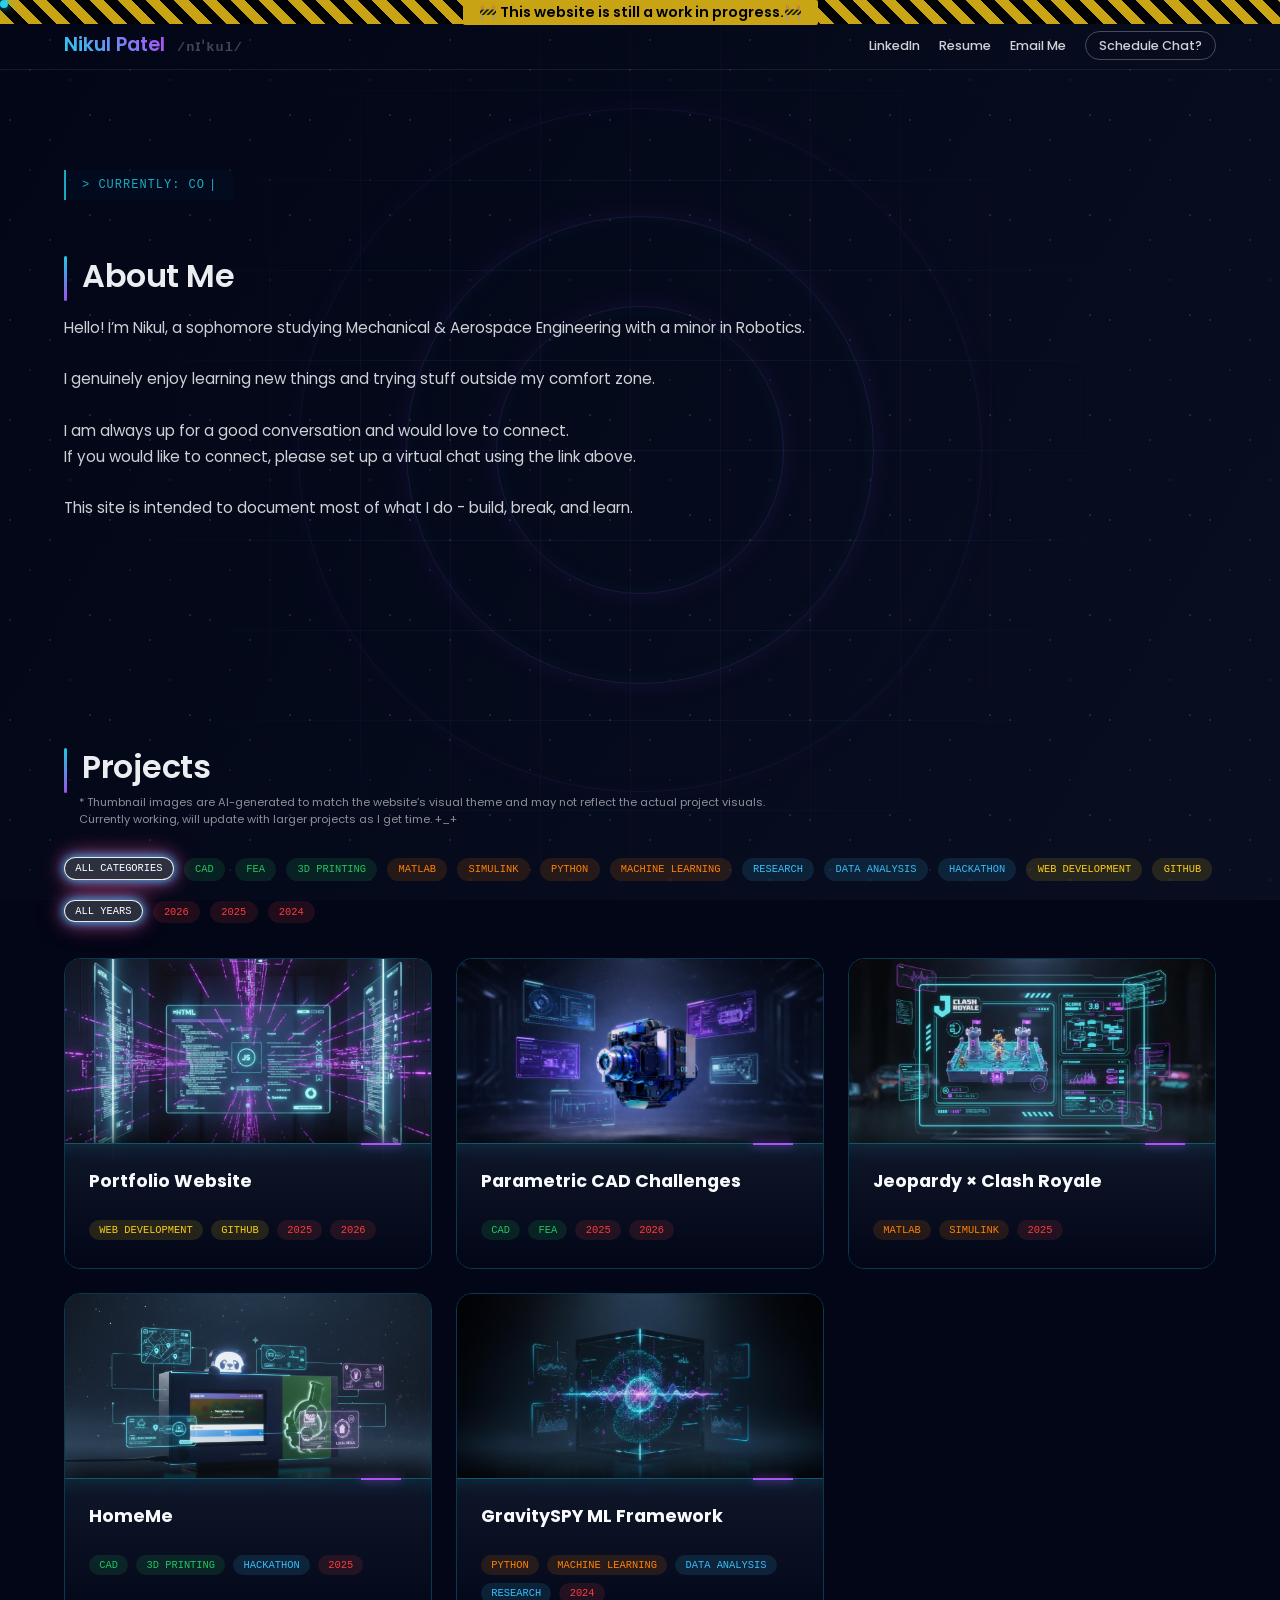
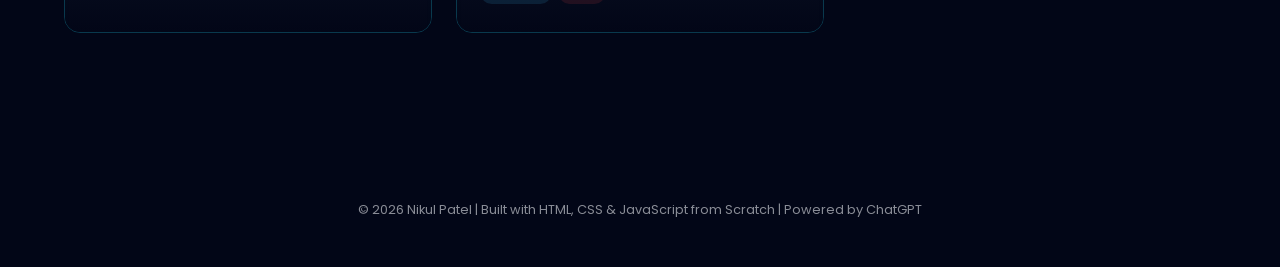
==== index.html @ aac37d39 "Refine status bar, improve padding/typography, and consolidate data to data.js" ====
<!DOCTYPE html>
<html lang="en">

<head>
  <meta charset="UTF-8" />
  <meta name="viewport" content="width=device-width, initial-scale=1.0" />
  <title>Nikul Patel | Portfolio</title>

  <link href="https://fonts.googleapis.com/css2?family=Poppins:wght@300;400;600&display=swap" rel="stylesheet">
  <link rel="stylesheet" href="style.css">
  <link rel="stylesheet" href="cursor.css">
</head>

<body>

  <!-- BACKGROUND -->
  <div class="background">

    <span class="hud-ring r1"></span>
    <span class="hud-ring r2"></span>
    <span class="hud-ring r3"></span>

    <span class="star-field"></span>
    <span class="scan-pulse"></span>

    <span class="noise-layer"></span>

  </div>

  <!-- HEADER -->
  <header class="header">
    <div class="logo-wrapper" style="display: flex; align-items: baseline; gap: 12px;">
      <div class="logo"><a href="https://www.youtube.com/watch?v=oHg5SJYRHA0" style="text-decoration: none;"
          target="_blank">Nikul Patel</a></div>
      <span id="name-translation" class="name-translation">/nɪˈkul/</span>
    </div>
    <nav class="nav">
      <a href="https://www.linkedin.com/in/n1kul" target="_blank">LinkedIn</a>
      <a href="data/Resume-Nikul_Patel.pdf" target="_blank">Resume</a>
      <a href="mailto:pnikul165@gmail.com">Email Me</a>
      <a class="cta" href="https://calendar.app.google/VMcaD8EN2oNWoMqy9" target="_blank">Schedule Chat?</a>
    </nav>
  </header>

  <!-- ABOUT -->
  <section id="about-me" class="about-me">
    <!-- Live status banner -->
    <div class="live-status" id="live-status" data-text="> CURRENTLY: Co-op @ Baldwin Richardson Foods"></div>
    <h1>About Me</h1>
    <p class="bio">
      Hello! I’m Nikul, a sophomore studying Mechanical & Aerospace Engineering with a minor in Robotics.
      <br><br>
      I genuinely enjoy learning new things and trying stuff outside my comfort zone. <br><br>
      I am always up for a good conversation and would love to connect.<br>
      If you would like to connect, please set up a virtual chat using the link above. <br><br>
      This site is intended to document most of what I do - build, break, and learn.
    </p>
  </section>

  <!-- PROJECTS -->
  <section id="projects" class="projects">
    <h2>Projects</h2>

    <p class="projects-disclaimer">
      * Thumbnail images are AI-generated to match the website’s visual theme and may not reflect the actual project
      visuals.<br>
      Currently working, will update with larger projects as I get time. +_+
    </p>


    <div class="project-filters" id="tag-filters"></div>
    <div class="project-filters" id="year-filters"></div>

    <div class="project-grid" id="project-grid"></div>
  </section>

  <footer class="footer">
    © 2026 Nikul Patel | Built with HTML, CSS & JavaScript from Scratch | Powered by ChatGPT
  </footer>

  <script src="data/data.js"></script>
  <script src="script.js"></script>

  <!-- CUSTOM CURSOR -->
  <div id="custom-cursor">
    <div class="cursor-coords"></div>
  </div>
  <script src="cursor.js"></script>
</body>

<!-- 🚧 TEMP WORK-IN-PROGRESS BAR (Remove this entire block later) -->
<div class="wip-banner">
  <div class="wip-text">
    🚧 This website is still a work in progress.🚧
  </div>
</div>


</html>
---- style.css ----
/* RESET */
*,
*::before,
*::after {
  box-sizing: border-box;
}

body {
  margin: 0;
  font-family: 'Poppins', sans-serif;
  background: #020617;
  color: #e5e7eb;
  overflow-x: hidden;
}

/* =========================
   BACKGROUND MOTION
========================= */

.background {
  position: fixed;
  inset: 0;
  overflow: hidden;
  z-index: -10; /* fully behind everything */
  pointer-events: none; /* clicks pass through */
}

.background::before {
  content: "";
  position: absolute;
  inset: 0;
  background-image:
    linear-gradient(rgba(34,211,238,0.06) 1px, transparent 1px),
    linear-gradient(90deg, rgba(168,85,247,0.06) 1px, transparent 1px);
  background-size: 90px 90px;
  mask-image: radial-gradient(circle at center, black 35%, transparent 70%);
  opacity: 100%;
}


/* Animated gradient base */
body::before {
  content: "";
  position: fixed;
  inset: 0;
  background: linear-gradient(
    120deg,
    #020617,
    #0f172a,
    #020617
  );
  background-size: 400% 400%;
  animation: gradientShift 10s ease infinite;
  z-index: -11; 
}

@keyframes gradientShift {
  0% { background-position: 0% 50%; }
  50% { background-position: 100% 50%; }
  100% { background-position: 0% 50%; }
}

/*HOLOGRAPHIC HUD RINGS */
.hud-ring {
  position: absolute;
  top: 50%;
  left: 50%;
  border-radius: 50%;
  transform: translate(-50%, -50%);
  border: 1px solid rgba(168,85,247,0.45);
  box-shadow:
    0 0 28px rgba(168,85,247,0.25),
    inset 0 0 24px rgba(34,211,238,0.12);
  opacity: 0.35;
  animation: ringBreath 6s ease-in-out infinite,
             ringRotate 60s linear infinite;
}

@keyframes ringRotate {
  from { transform: translate(-50%, -50%) rotate(0deg); }
  to   { transform: translate(-50%, -50%) rotate(360deg); }
}

/* sizes */
.r1 { width: 32vmin; height: 32vmin; animation-delay: 0s; }
.r2 { width: 52vmin; height: 52vmin; animation-delay: 1.5s; animation-duration: 80s; }
.r3 { width: 76vmin; height: 76vmin; animation-delay: 3s; animation-duration: 120s; opacity: 0.18; }

@keyframes ringBreath {
  0%   { opacity: 0.18; filter: blur(0px); }
  50%  { opacity: 0.42; filter: blur(0.6px); }
  100% { opacity: 0.18; filter: blur(0px); }
}

/*RADIAL SCAN PULSE*/

.scan-pulse {
  position: absolute;
  inset: 0;
  background:
    radial-gradient(
      circle at center,
      rgba(168,85,247,0.18),
      transparent 60%
    );
  opacity: 0;
  animation: scanPing 5s ease-out infinite;
}

@keyframes scanPing {
  0%   { opacity: 0; transform: scale(0.85); }
  30%  { opacity: 0.35; }
  100% { opacity: 0; transform: scale(1.15); }
}

/*FLOATING PIXEL FIELD*/

.pixel-field {
  position: absolute;
  inset: 0;
  background-image:
    repeating-radial-gradient(
      rgba(168,85,247,0.25) 0 1px,
      transparent 1px 40px
    );
  background-size: 120px 120px;
  animation: pixelDrift 25s linear infinite;
  opacity: 0.15;
  mask-image: linear-gradient(
    to top,
    transparent,
    black 30%,
    black 70%,
    transparent
  );
}

@keyframes pixelDrift {
  from { background-position: 0 0; }
  to   { background-position: 0 -600px; }
}

/*STAR FIELD (SUBTLE)*/

.star-field {
  position: absolute;
  inset: 0;
  background-image:
    radial-gradient(1px 1px at 10% 20%, rgba(255,255,255,0.35), transparent),
    radial-gradient(1px 1px at 30% 70%, rgba(168,85,247,0.45), transparent),
    radial-gradient(1px 1px at 50% 40%, rgba(255,255,255,0.3), transparent),
    radial-gradient(1px 1px at 70% 80%, rgba(168,85,247,0.4), transparent),
    radial-gradient(1px 1px at 90% 15%, rgba(255,255,255,0.35), transparent);
  background-size: 100px 100px;
  animation: starDrift 90s linear infinite;
  opacity: 1.0;
  pointer-events: none;
}

@keyframes starDrift {
  from { background-position: 0 0; }
  to   { background-position: 0 -2000px; }
}

/* =========================
   HEADER
========================= */
.header {
  position: sticky;
  top: 20px; /* Make it zero when removing WIP Banner */
  padding: 10px 64px;
  display: flex;
  justify-content: space-between;
  align-items: center;
  background: transparent;
  border-bottom: 1px solid rgba(255,255,255,0.08);
  transition: background 0.3s ease, backdrop-filter 0.3s ease;
  z-index: 10;
}

.header:hover {
  border-image: linear-gradient(90deg, #22d3ee, #a855f7, #22d3ee) 1;
  box-shadow: 0 12px 40px rgba(34, 211, 238, 0.3), 0 8px 20px rgba(168, 85, 247, 0.25);
  transition: 0.5s;
}

.header.scrolled {
  background: rgba(15, 23, 42, 0.75);
  backdrop-filter: blur(20px) saturate(200%);
  border-color: rgba(255,255,255,0.15);
}

.logo {
  font-weight: 600;
  font-size: 1.2rem;
  background: linear-gradient(45deg, #22d3ee, #a855f7, #22d3ee);
  background-size: 200%;
  background-clip: content-box;
  -webkit-background-clip: text;
  -webkit-text-fill-color: transparent;
  animation: gradientFlow 3s linear infinite
}

@keyframes gradientFlow {
  to { background-position: 200%; }
}

.name-translation {
  font-family: var(--font-mono);
  font-size: 0.85rem;
  font-weight: 600;
  color: rgba(255, 255, 255, 0.25);
  letter-spacing: 1px;
  transition: opacity 0.8s cubic-bezier(0.4, 0, 0.2, 1);
  user-select: none;
  pointer-events: none;
  display: inline-block;
}

.name-translation.hidden {
  opacity: 0;
}

.nav a {
  margin-left: 15px;
  font-size: 0.8rem;
  font-weight: 500;
  text-decoration: none;
  color: #e5e7eb;
  position: relative;
  opacity: 0.9;
  transition: color 0.3s ease, text-shadow 0.3s ease;
}

.nav a::after {
  content: "";
  position: absolute;
  bottom: -4px;
  left: 0;
  width: 0%;
  height: 2px;
  background: linear-gradient(90deg, #22d3ee, #a855f7);
  transition: width 0.3s ease;
}

.nav a:hover::after {
  width: 100%;
  color: #22d3ee;
  text-shadow: 0 0 6px #22d3ee, 0 0 10px #a855f7;
}

.nav .cta {
  padding: 5px 13px;
  border-radius: 999px;
  border: 1px solid rgba(255,255,255,0.3);
  transition: all 1.0s ease
}

.nav .cta:hover {
  border-color: #22d3ee;
  box-shadow: 0 0 8px #22d3ee, 0 0 16px #a855f7;
  background: rgba(255,255,255,0.05);
}

.nav .cta::after {
  content: none;
}

/* =========================
   🚧 TEMP WORK IN PROGRESS BANNER
   Delete this entire section when ready to remove
========================= */

.wip-banner {
  position: fixed;
  top: 0;
  left: 0;
  width: 100%;
  height: 24px;
  background: repeating-linear-gradient(
    45deg,
    #facc15,
    #facc15 10px,
    #000 10px,
    #000 20px
  );
  display: flex;
  align-items: center;
  justify-content: center;
  z-index: 9999;
  opacity: 0.8;
}

.wip-text {
  background: #facc15;
  color: #000;
  padding: 2px 16px;
  font-size: 0.9rem;
  font-weight: 600;
  border-radius: 2px;
  text-align: center;
}

/* ABOUT ME */
.about-me {
  padding: 120px 64px 80px;
  max-width: 1200px;
  position: relative;
}

.live-status {
  font-family: 'JetBrains Mono', monospace;
  font-size: 0.75rem;
  color: #22d3ee;
  background: rgba(34, 211, 238, 0.03);
  border-left: 2px solid #22d3ee;
  padding: 8px 16px;
  margin-bottom: 25px;
  display: inline-block;
  letter-spacing: 1px;
  text-transform: uppercase;
  opacity: 0.8;
  min-height: 1.5em;
}

.live-status::after {
  content: "|";
  animation: blink 1s step-end infinite;
  margin-left: 4px;
}

@keyframes blink {
  from, to { opacity: 1; }
  50% { opacity: 0; }
}

.about-me h1 {
  font-size: 2.0rem;
  font-weight: 600;
  opacity: 0.95;
  margin-bottom: 15px;
  letter-spacing: -0.015em;
  color: #f8fafc;
  position: relative;
  padding-left: 18px;
}

.about-me h1::before {
  content: "";
  position: absolute;
  left: 0;
  top: 0.15em;
  height: 1.4em;
  width: 3px;
  background: linear-gradient(180deg, #22d3ee, #a855f7);
  border-radius: 2px;
}

.bio {
  margin-top: 15px;
  max-width: 1000px;
  font-size: 0.95rem;
  line-height: 1.7;
  opacity: 0.9;
}


/* PROJECTS */
.projects {
  padding: 100px 64px 120px;
  position: relative;
}

.projects h2 {
  font-size: 2.0rem;
  font-weight: 600;
  opacity: 0.95;
  margin-bottom: 0px;
  letter-spacing: -0.015em;
  color: #f8fafc;
  position: relative;
  padding-left: 18px;
}

.projects h2::before {
  content: "";
  position: absolute;
  left: 0;
  top: 0.15em;
  height: 1.4em;
  width: 3px;
  background: linear-gradient(180deg, #22d3ee, #a855f7);
  border-radius: 2px;
}

.projects-disclaimer {
  font-size: 0.7rem;
  opacity: 0.6;
  margin-left: 15px;
  margin-top: 3px;
  margin-bottom: 30px;
}

.project-filters {
  display: flex;
  gap: 10px;
  margin-bottom: 20px;
  flex-wrap: wrap;
}

.filter {
  cursor: pointer;
  border: 1px solid transparent;
  transition: border-color 0.25s ease, background 0.25s ease;
}

.filter.active {
  border-color: rgba(255,255,255,0.4);
}

.project-grid {
  display: grid;
  margin-top: 35px;
  grid-template-columns: repeat(auto-fill, minmax(320px, 1fr));
  gap: 24px;
}

.project-card {
  background: transparent;
  border: 1px solid rgba(34, 211, 238, 0.25);
  border-radius: 16px;
  overflow: hidden;
  text-decoration: none;
  color: inherit;
  position: relative;
  cursor: pointer;
  transition: box-shadow 0.5s ease;
  display: flex;
  flex-direction: column;
  /* Gradient border using pseudo-element */
}

.project-card::before {
  content: "";
  position: absolute;
  inset: 0;
  padding: 3px; /* border thickness */
  border-radius: 16px;
  background: linear-gradient(90deg, #22d3ee, #a855f7, #22d3ee, #a855f7);
  background-size: 300% 300%;
  mask: inherit;
  -webkit-mask: 
      linear-gradient(#fff 0 0) content-box, 
      linear-gradient(#fff 0 0);
  -webkit-mask-composite: destination-out;
  mask-composite: exclude;
  pointer-events: none;
  opacity: 0; /* hide initially */
  transition: opacity 0.5s ease;
  animation: gradientBorderFlow 3s linear infinite;
  z-index: 2;
}

.project-card:hover::before {
  opacity: 1;
}

/* Border gradient animation */
@keyframes gradientBorderFlow {
  0% { background-position: 0% 50%; }
  50% { background-position: 100% 50%; }
  100% { background-position: 0% 50%; }
}

/* Keep all previous hover effects */
.project-card:hover {
  box-shadow: 0 20px 40px rgba(0,0,0,0.45), 0 0 20px rgba(34, 211, 238, 0.2);
}

/* =========================
   PROJECT THUMBNAIL (BOTTOM FADE)
========================= */

.project-thumb {
  height: 200px;
  position: relative;
  overflow: hidden;
  z-index: 1;
}

/* Image itself */
.project-thumb img {
  width: 100%;
  height: 100%;
  object-fit: cover;
  transition: transform 0.6s ease, filter 0.6s ease;
}

/* Hover effects (fade is NOT touched) */
.project-card:hover .project-thumb img {
  transform: scale(1.05);
  filter: brightness(0.85);
}

.project-info {
  padding: 24px;
  position: relative;
  flex-grow: 1;
  margin-top: -16px;
  background: linear-gradient(180deg, rgba(15, 23, 42, 0.98) 0%, rgba(2, 6, 23, 1) 100%);
  border-top: 1px solid rgba(34, 211, 238, 0.4);
  box-shadow: 0 -8px 25px rgba(0, 0, 0, 0.7), inset 0 15px 20px -15px rgba(34, 211, 238, 0.15);
  z-index: 2;
  transition: all 0.5s cubic-bezier(0.4, 0, 0.2, 1);
}

/* Sci-fi tech corner accent */
.project-info::before {
  content: "";
  position: absolute;
  top: -1px;
  right: 30px;
  width: 40px;
  height: 2px;
  background: #a855f7;
  box-shadow: 0 0 10px #a855f7;
  transition: width 0.5s ease;
}

.project-info h3 {
  font-size: 1.1rem;
  margin: 0 0 10px 0;
  color: #f8fafc;
  z-index: 1;
}

.project-info .tags {
  display: flex;
  flex-wrap: wrap;
  gap: 8px;
  margin-top: 2px;
  margin-bottom: 4px;
  z-index: 1;
}

.project-info p {
  font-size: 0.85rem;
  line-height: 1.6;
  opacity: 0;
  max-height: 0;
  overflow: hidden;
  margin-top: 12px;
  color: #cbd5e1;
  transition: opacity 0.6s ease, max-height 0.6s ease, transform 0.6s ease;
  transform: translateY(10px);
}

.project-card:hover .project-info {
  background: linear-gradient(180deg, rgba(15, 23, 42, 1) 0%, rgba(2, 6, 23, 1) 100%);
  border-top-color: #22d3ee;
  box-shadow: inset 0 15px 30px -10px rgba(34, 211, 238, 0.35);
}

.project-card:hover .project-info::before {
  width: 80px;
}

.project-card:hover .project-info p {
  opacity: 1;
  max-height: 200px;
  transform: translateY(0);
}

.tags {
  font-family: "JetBrains Mono", monospace;
  display: flex;
  flex-wrap: wrap;
  gap: 6px;
}

.tag {
  font-family: "JetBrains Mono", monospace;
  font-size: 0.65rem;
  padding: 4.25px 10.25px;
  border-radius: 999px;
}

/* YEAR TAG */
.tag.year {
  background: #ef444420;
  color: #ff3b3b;
}

/* COMMON "ALL" TAG VISUAL */
.tag.all {
  background: #ffffff2a;
  color: #ffffff;
  border: 1px solid rgba(255,255,255,0.35);
}

/* ACTIVE FILTER — UNIVERSAL */
.filter.active {
  border-color: rgba(255,255,255,0.9);
  transform: translateY(-1px);
}

/* ACTIVE "ALL" TAG — STRONGER GLOW */
.tag.all.filter.active {
  box-shadow:
    0 0 10px rgba(34,211,238,0.9),
    0 0 18px rgba(168,85,247,0.7),
    0 0 26px rgba(239,68,68,0.6);
}

/* ACTIVE NORMAL TAGS */
.tag.filter.active:not(.all) {
  box-shadow:
    0 0 8px currentColor,
    0 0 14px rgba(255,255,255,0.25);
}



/* FOOTER */
.footer {
  padding: 48px;
  text-align: center;
  font-size: 0.8rem;
  opacity: 0.6;
}
.footer a {
  color: #22d3ee;
  text-decoration: none;
}

/* =========================
   RESPONSIVE (NO WRAPPING)
========================= */
@media (max-width: 900px) {
  html { font-size: 14.5px; }

  .about-me,
  .projects {
    padding-left: 40px;
    padding-right: 40px;
  }

  /* Hide non-essential nav links */
  .nav a:not(.cta) {
    display: none;
  }
}

@media (max-width: 600px) {
  html { font-size: 14px; }

  .header {
    padding: 10px 24px;
  }

  .about-me,
  .projects {
    padding-left: 24px;
    padding-right: 24px;
  }

  .project-grid {
    grid-template-columns: 1fr;
  }
  
  .project-thumb {
    height: 160px;
  }
}
---- cursor.css ----
/* =========================
   CUSTOM CURSOR
========================= */
:root {
  --ease-cinematic: cubic-bezier(0.25, 1, 0.5, 1);
  --font-mono: "JetBrains Mono", monospace;
}

@media (hover: hover) and (pointer: fine) {

  *,
  *::before,
  *::after {
    cursor: none !important;
  }
}

/* Custom Cursor Styling */
#custom-cursor {
  position: fixed;
  top: 0;
  left: 0;
  width: 8px;
  height: 8px;
  background-color: #22d3ee;
  border-radius: 50%;
  pointer-events: none;
  z-index: 99999;
  box-shadow: 0 0 10px #22d3ee;
  transition:
    transform 0.5s var(--ease-cinematic),
    width 0.5s var(--ease-cinematic),
    height 0.5s var(--ease-cinematic),
    background-color 0.5s var(--ease-cinematic),
    box-shadow 0.5s var(--ease-cinematic),
    opacity 0.5s var(--ease-cinematic);
  will-change: transform, width, height, opacity;
}

#custom-cursor.is-hover {
  width: 32px;
  height: 32px;
  background-color: rgba(168, 85, 247, 0.15);
  border: 1px solid #a855f7;
  box-shadow: 0 0 15px rgba(168, 85, 247, 0.5);
}

.cursor-coords {
  position: absolute;
  top: 100%;
  left: 100%;
  padding: 8px;
  font-family: var(--font-mono);
  font-size: 0.45rem;
  color: #22d3ee;
  white-space: nowrap;
  opacity: 0;
  transition: opacity 0.3s var(--ease-cinematic);
  pointer-events: none;
}

#custom-cursor.is-moving .cursor-coords {
  opacity: 0.75;
}
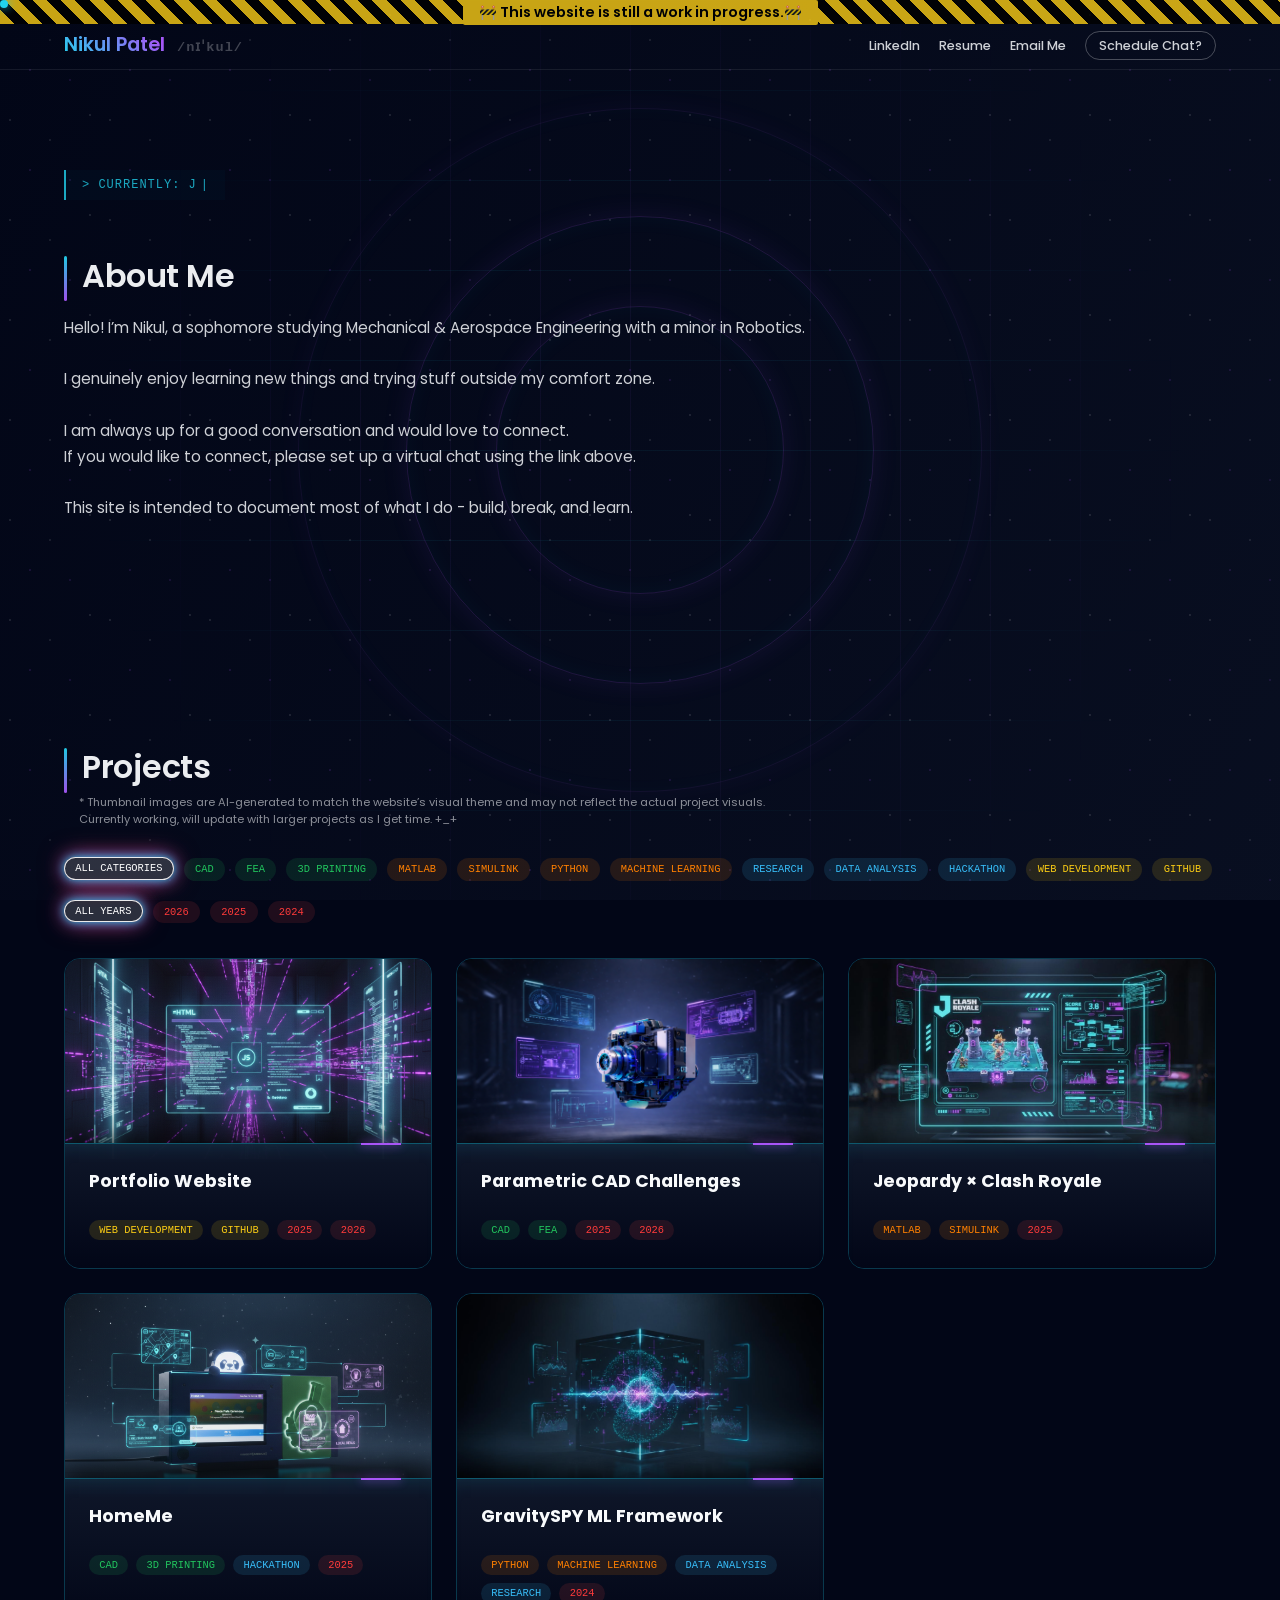
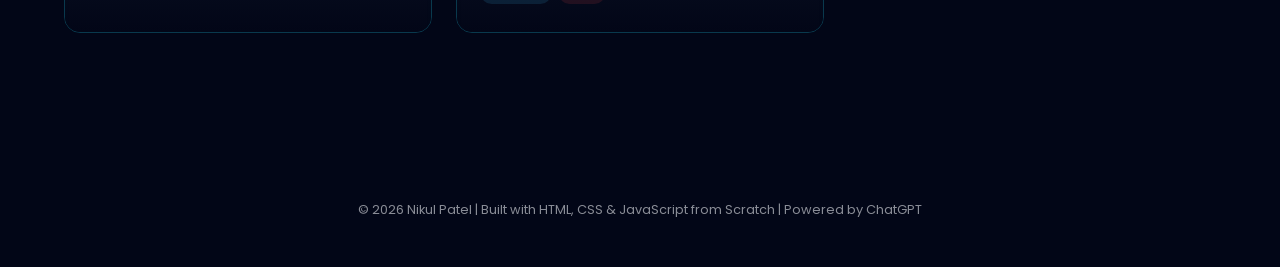
==== commit 21f9d6ed: "Updated Calender Link and Current Status" ====
--- a/index.html
+++ b/index.html
@@ -38,14 +38,14 @@
       <a href="https://www.linkedin.com/in/n1kul" target="_blank">LinkedIn</a>
       <a href="data/Resume-Nikul_Patel.pdf" target="_blank">Resume</a>
       <a href="mailto:pnikul165@gmail.com">Email Me</a>
-      <a class="cta" href="https://calendar.app.google/VMcaD8EN2oNWoMqy9" target="_blank">Schedule Chat?</a>
+      <a class="cta" href="https://calendar.app.google/Cj23Fq5cF3ZovG9K6" target="_blank">Schedule Chat?</a>
     </nav>
   </header>
 
   <!-- ABOUT -->
   <section id="about-me" class="about-me">
     <!-- Live status banner -->
-    <div class="live-status" id="live-status" data-text="> CURRENTLY: Co-op @ Baldwin Richardson Foods"></div>
+    <div class="live-status" id="live-status" data-text="> CURRENTLY: Junior @ Clarkson University"></div>
     <h1>About Me</h1>
     <p class="bio">
       Hello! I’m Nikul, a sophomore studying Mechanical & Aerospace Engineering with a minor in Robotics.
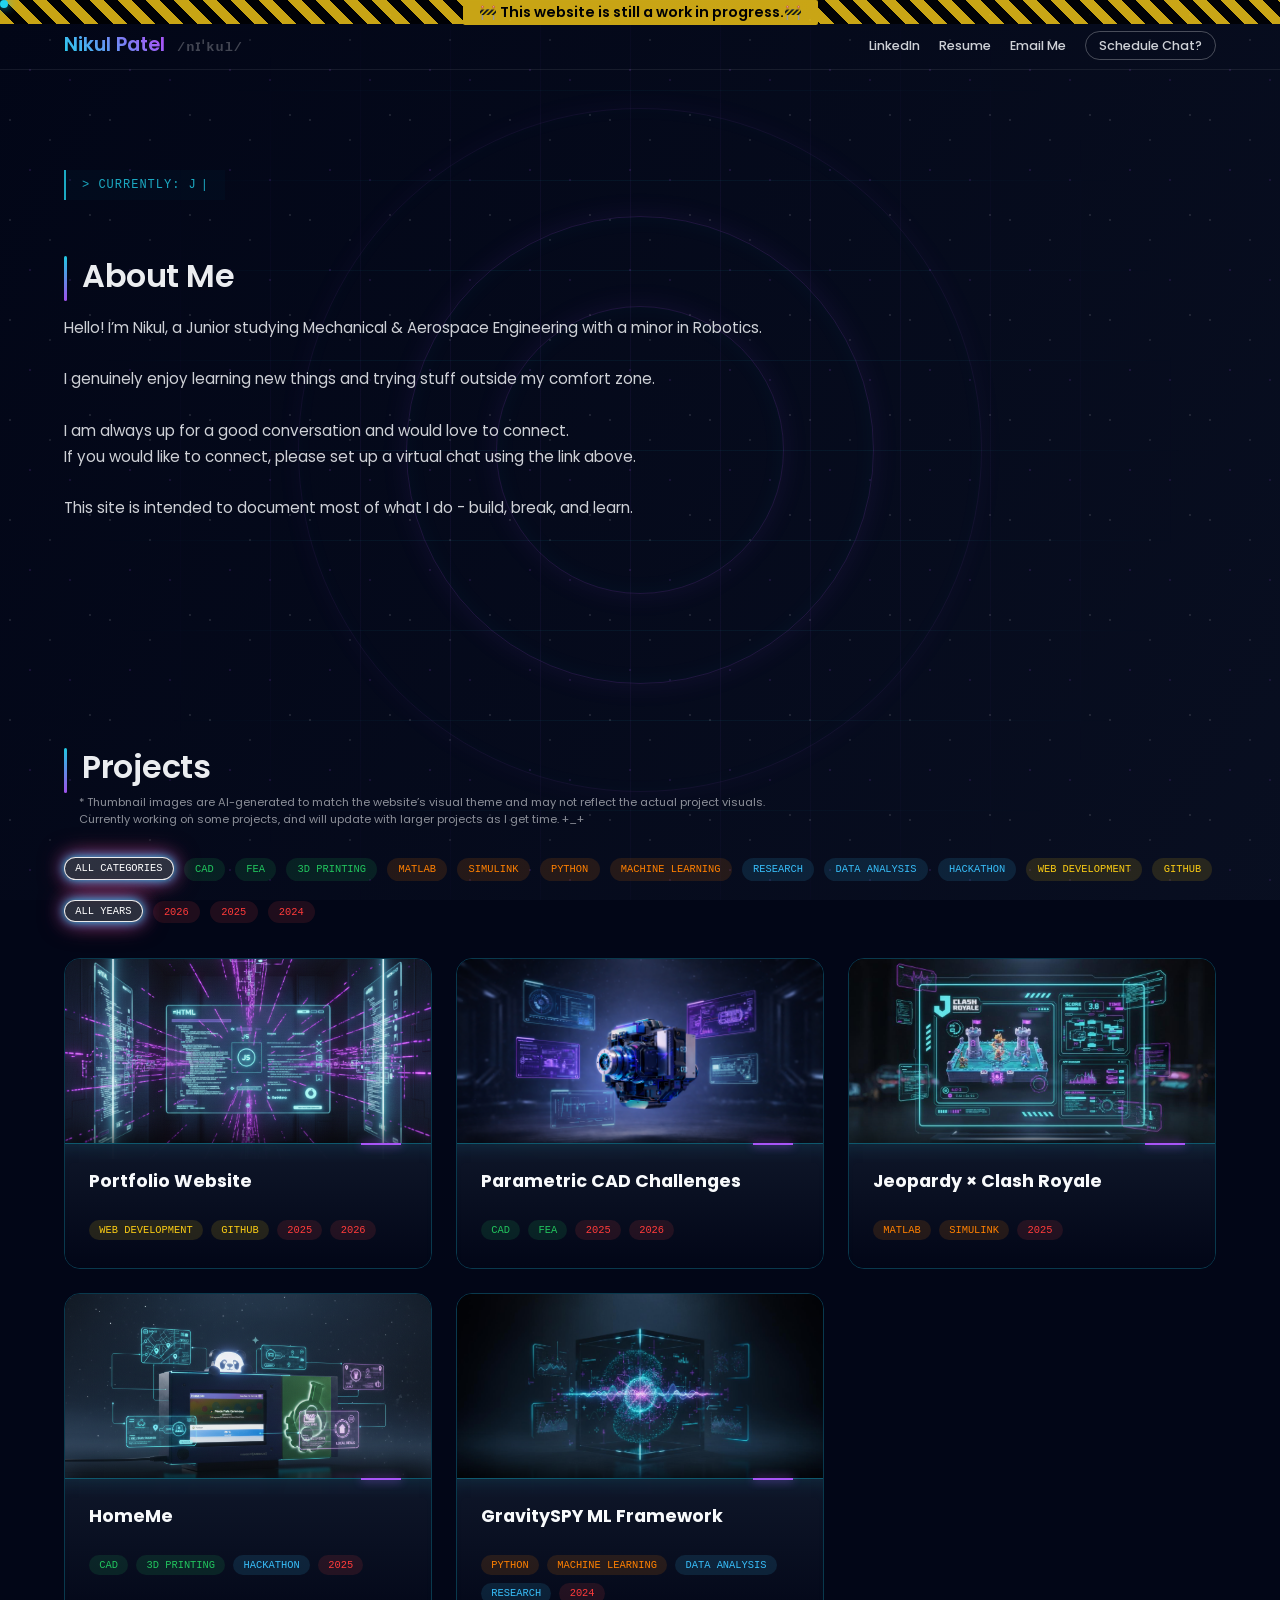
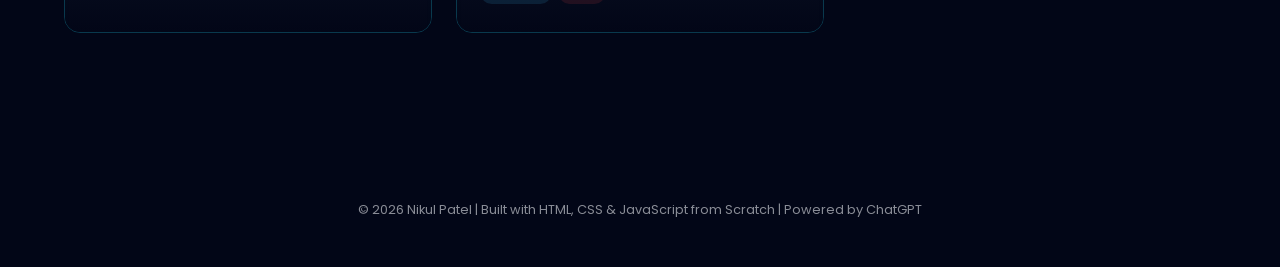
==== commit 8772e23c: "Updates 09/03/26" ====
--- a/index.html
+++ b/index.html
@@ -48,7 +48,7 @@
     <div class="live-status" id="live-status" data-text="> CURRENTLY: Junior @ Clarkson University"></div>
     <h1>About Me</h1>
     <p class="bio">
-      Hello! I’m Nikul, a sophomore studying Mechanical & Aerospace Engineering with a minor in Robotics.
+      Hello! I’m Nikul, a Junior studying Mechanical & Aerospace Engineering with a minor in Robotics.
       <br><br>
       I genuinely enjoy learning new things and trying stuff outside my comfort zone. <br><br>
       I am always up for a good conversation and would love to connect.<br>
@@ -64,7 +64,7 @@
     <p class="projects-disclaimer">
       * Thumbnail images are AI-generated to match the website’s visual theme and may not reflect the actual project
       visuals.<br>
-      Currently working, will update with larger projects as I get time. +_+
+      Currently working on some projects, and will update with larger projects as I get time. +_+
     </p>
 
 
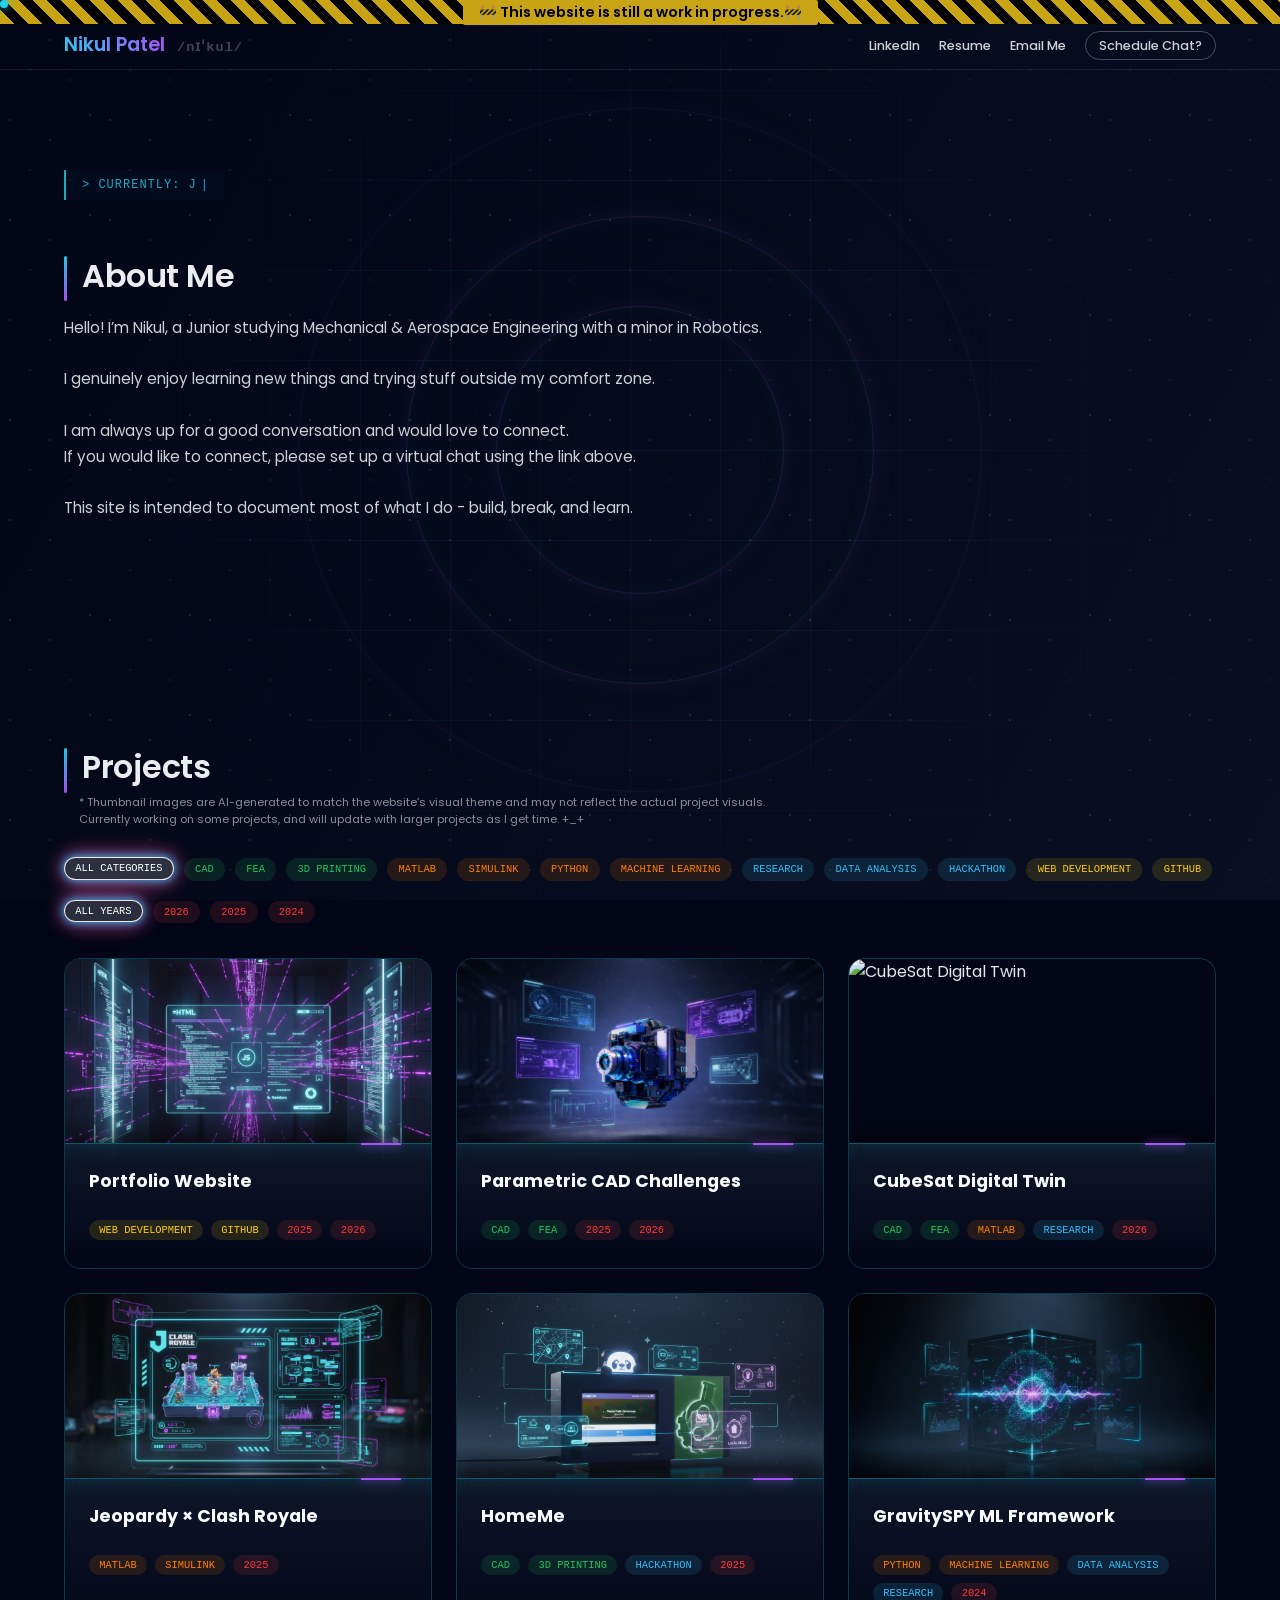
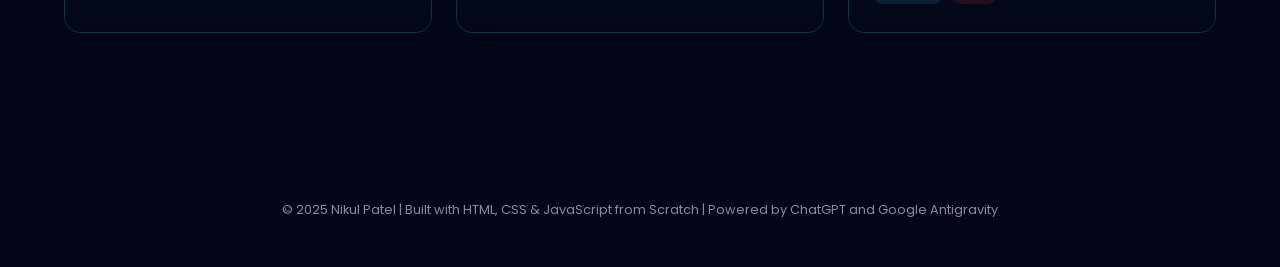
==== commit b81ac8b5: "Updates 09/04/26" ====
--- a/index.html
+++ b/index.html
@@ -75,7 +75,7 @@
   </section>
 
   <footer class="footer">
-    © 2026 Nikul Patel | Built with HTML, CSS & JavaScript from Scratch | Powered by ChatGPT
+    © 2025 Nikul Patel | Built with HTML, CSS & JavaScript from Scratch | Powered by ChatGPT and Google Antigravity
   </footer>
 
   <script src="data/data.js"></script>
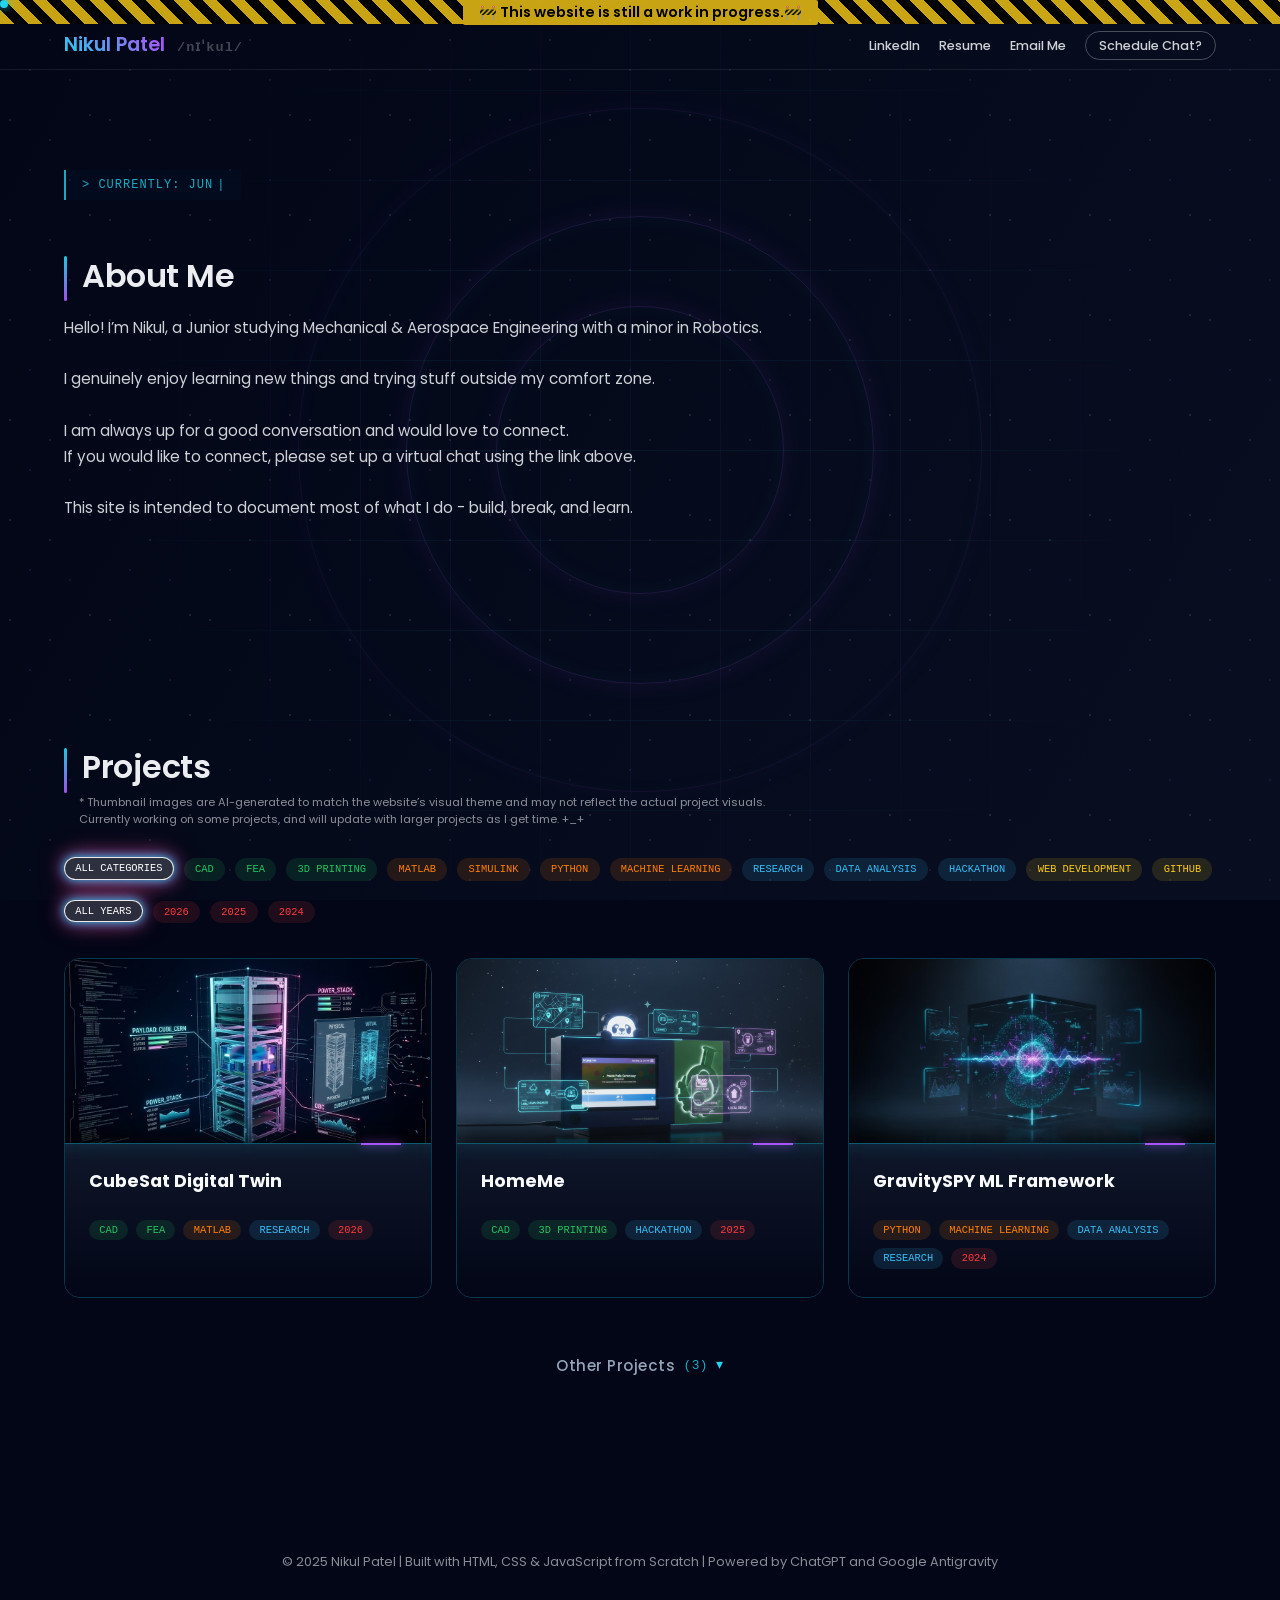
==== commit fe04b25a: "Added Highlighted/Archived Sections for website" ====
--- a/index.html
+++ b/index.html
@@ -24,7 +24,7 @@
     <span class="scan-pulse"></span>
 
     <span class="noise-layer"></span>
-
+   
   </div>
 
   <!-- HEADER -->
@@ -72,6 +72,21 @@
     <div class="project-filters" id="year-filters"></div>
 
     <div class="project-grid" id="project-grid"></div>
+
+    <!-- OTHER / ARCHIVED PROJECTS -->
+    <div class="other-projects-wrapper" id="other-projects-wrapper">
+      <button type="button" class="other-projects-text-btn" id="other-projects-toggle" aria-expanded="false" aria-controls="other-projects-collapse">
+        <span class="other-projects-label">Other Projects</span>
+        <span class="other-projects-count" id="other-projects-count">(0)</span>
+        <span class="toggle-icon">▾</span>
+      </button>
+
+      <div class="other-projects-collapse" id="other-projects-collapse">
+        <div class="other-projects-inner">
+          <div class="project-grid" id="other-project-grid"></div>
+        </div>
+      </div>
+    </div>
   </section>
 
   <footer class="footer">
--- a/style.css
+++ b/style.css
@@ -621,6 +621,141 @@
 
 
 
+/* =========================
+   OTHER / ARCHIVED PROJECTS (LOAD MORE STYLE)
+========================= */
+
+.other-projects-wrapper {
+  margin-top: 48px;
+  display: flex;
+  flex-direction: column;
+  align-items: center;
+}
+
+.other-projects-text-btn {
+  background: transparent;
+  border: none;
+  color: #94a3b8;
+  font-family: 'Poppins', sans-serif;
+  font-size: 0.95rem;
+  font-weight: 500;
+  letter-spacing: 0.5px;
+  cursor: pointer;
+  display: inline-flex;
+  align-items: center;
+  justify-content: center;
+  gap: 8px;
+  padding: 8px 16px;
+  position: relative;
+  transition: all 0.3s ease;
+  user-select: none;
+}
+
+.other-projects-text-btn .other-projects-label {
+  color: inherit;
+  transition: color 0.3s ease;
+}
+
+.other-projects-text-btn .other-projects-count {
+  font-family: 'JetBrains Mono', monospace;
+  font-size: 0.8rem;
+  color: #22d3ee;
+  opacity: 0.8;
+  transition: all 0.3s ease;
+}
+
+.other-projects-text-btn .toggle-icon {
+  display: inline-block;
+  font-size: 0.85rem;
+  color: #22d3ee;
+  transition: transform 0.3s cubic-bezier(0.4, 0, 0.2, 1), color 0.3s ease;
+}
+
+.other-projects-text-btn::after {
+  content: "";
+  position: absolute;
+  bottom: 2px;
+  left: 50%;
+  width: 0;
+  height: 2px;
+  background: linear-gradient(90deg, #22d3ee, #a855f7);
+  transition: width 0.3s ease, left 0.3s ease;
+  border-radius: 2px;
+}
+
+.other-projects-text-btn:hover {
+  color: #f8fafc;
+  transform: translateY(-1px);
+}
+
+.other-projects-text-btn:hover .toggle-icon {
+  color: #22d3ee;
+}
+
+.other-projects-text-btn:hover::after {
+  width: 90%;
+  left: 5%;
+}
+
+.other-projects-text-btn.open {
+  color: #cbd5e1;
+}
+
+.other-projects-text-btn.open .toggle-icon {
+  transform: rotate(180deg);
+  color: #a855f7;
+}
+
+.other-projects-text-btn.open::after {
+  width: 90%;
+  left: 5%;
+  background: linear-gradient(90deg, #a855f7, #22d3ee);
+}
+
+.other-projects-collapse {
+  display: none;
+  width: 100%;
+  margin-top: 36px;
+  text-align: left;
+}
+
+.other-projects-collapse.open {
+  display: block;
+  animation: fadeInOtherProjects 0.4s ease forwards;
+}
+
+@keyframes fadeInOtherProjects {
+  from {
+    opacity: 0;
+    transform: translateY(12px);
+  }
+  to {
+    opacity: 1;
+    transform: translateY(0);
+  }
+}
+
+.other-projects-inner {
+  padding: 4px 2px 20px 2px;
+}
+
+.other-projects-inner .project-grid {
+  margin-top: 0;
+}
+
+.no-projects-msg {
+  font-family: 'JetBrains Mono', monospace;
+  font-size: 0.85rem;
+  color: #94a3b8;
+  padding: 36px 20px;
+  text-align: center;
+  background: rgba(15, 23, 42, 0.5);
+  border: 1px dashed rgba(34, 211, 238, 0.25);
+  border-radius: 14px;
+  grid-column: 1 / -1;
+  letter-spacing: 0.3px;
+}
+
 /* FOOTER */
 .footer {
   padding: 48px;
@@ -671,4 +806,13 @@
   .project-thumb {
     height: 160px;
   }
+
+  .other-projects-wrapper {
+    margin-top: 36px;
+  }
+
+  .other-projects-text-btn {
+    font-size: 0.88rem;
+    padding: 6px 14px;
+  }
 }
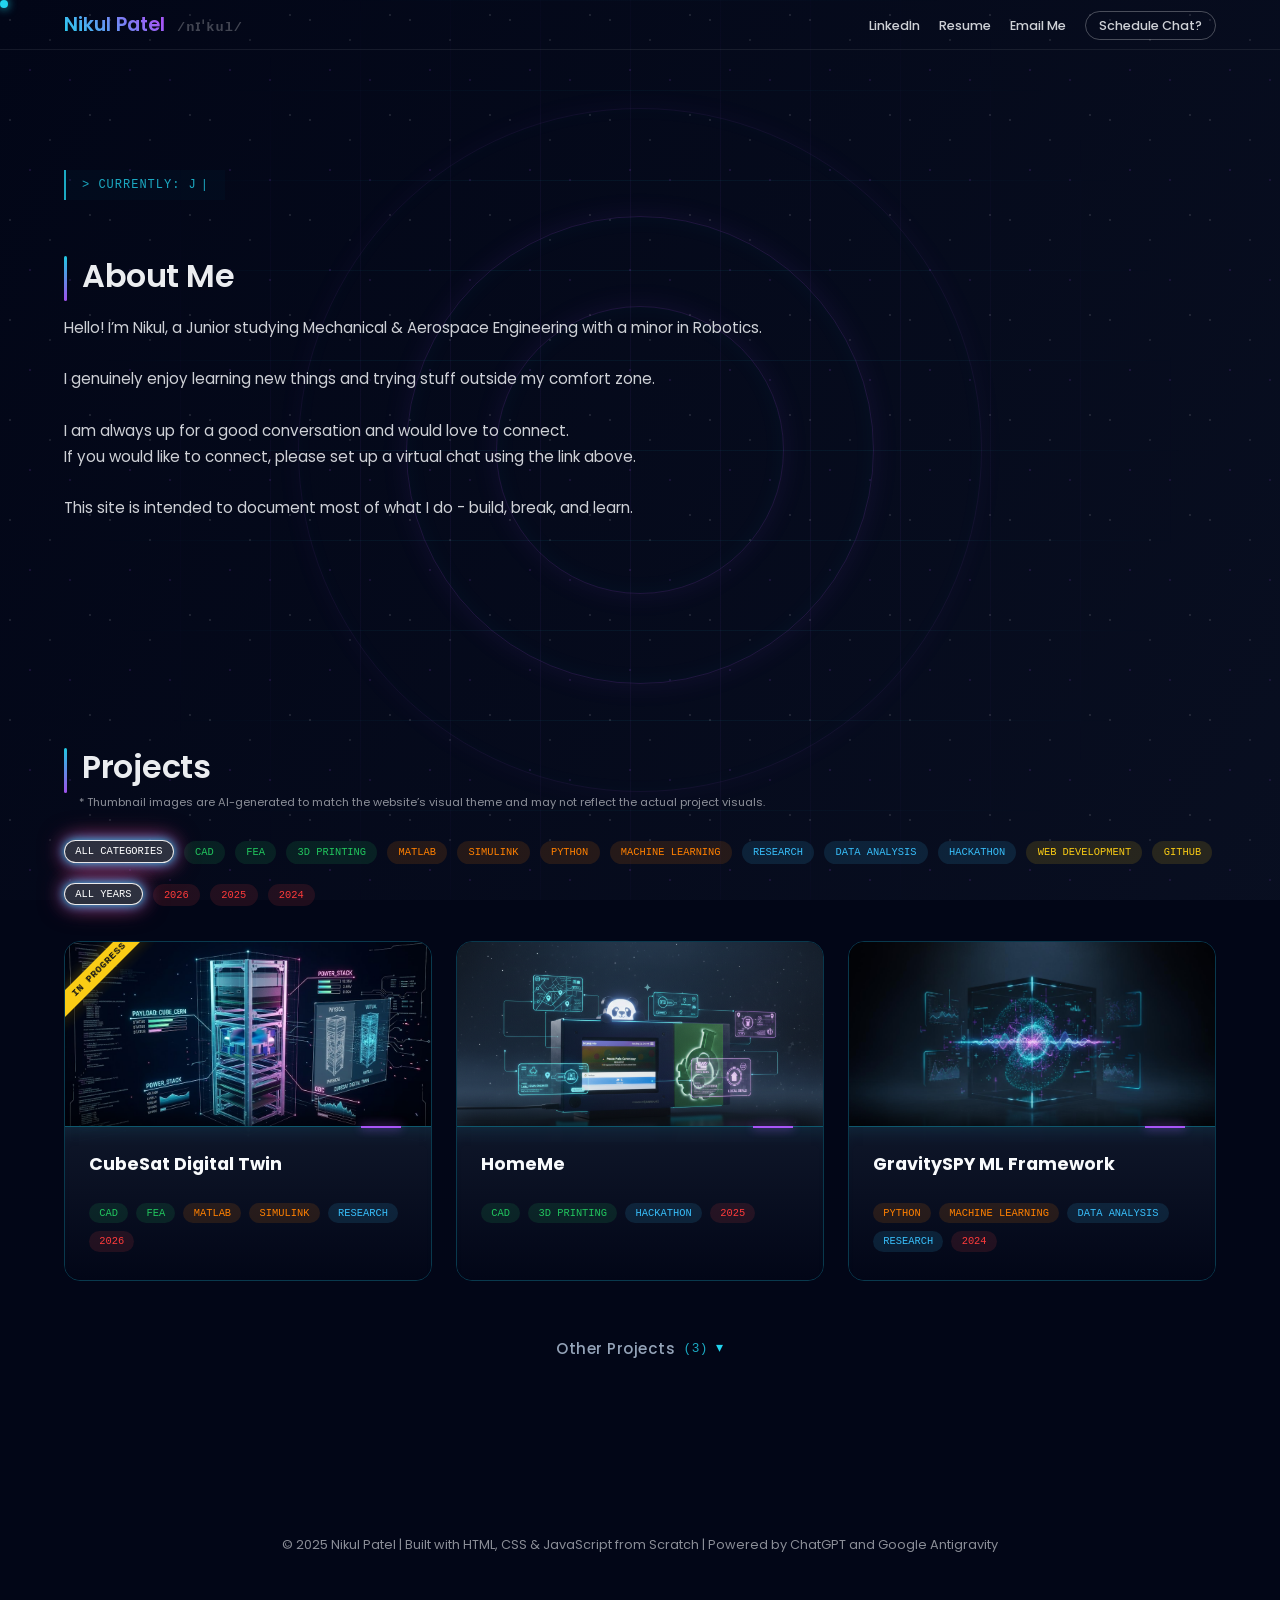
==== commit f1682dd6: "fixed WIP from website to individual projects" ====
--- a/index.html
+++ b/index.html
@@ -24,7 +24,7 @@
     <span class="scan-pulse"></span>
 
     <span class="noise-layer"></span>
-   
+
   </div>
 
   <!-- HEADER -->
@@ -64,7 +64,6 @@
     <p class="projects-disclaimer">
       * Thumbnail images are AI-generated to match the website’s visual theme and may not reflect the actual project
       visuals.<br>
-      Currently working on some projects, and will update with larger projects as I get time. +_+
     </p>
 
 
@@ -75,7 +74,8 @@
 
     <!-- OTHER / ARCHIVED PROJECTS -->
     <div class="other-projects-wrapper" id="other-projects-wrapper">
-      <button type="button" class="other-projects-text-btn" id="other-projects-toggle" aria-expanded="false" aria-controls="other-projects-collapse">
+      <button type="button" class="other-projects-text-btn" id="other-projects-toggle" aria-expanded="false"
+        aria-controls="other-projects-collapse">
         <span class="other-projects-label">Other Projects</span>
         <span class="other-projects-count" id="other-projects-count">(0)</span>
         <span class="toggle-icon">▾</span>
@@ -103,12 +103,4 @@
   <script src="cursor.js"></script>
 </body>
 
-<!-- 🚧 TEMP WORK-IN-PROGRESS BAR (Remove this entire block later) -->
-<div class="wip-banner">
-  <div class="wip-text">
-    🚧 This website is still a work in progress.🚧
-  </div>
-</div>
-
-
 </html>
--- a/style.css
+++ b/style.css
@@ -167,7 +167,7 @@
 ========================= */
 .header {
   position: sticky;
-  top: 20px; /* Make it zero when removing WIP Banner */
+  top: 0;
   padding: 10px 64px;
   display: flex;
   justify-content: space-between;
@@ -264,41 +264,6 @@
 
 .nav .cta::after {
   content: none;
-}
-
-/* =========================
-   🚧 TEMP WORK IN PROGRESS BANNER
-   Delete this entire section when ready to remove
-========================= */
-
-.wip-banner {
-  position: fixed;
-  top: 0;
-  left: 0;
-  width: 100%;
-  height: 24px;
-  background: repeating-linear-gradient(
-    45deg,
-    #facc15,
-    #facc15 10px,
-    #000 10px,
-    #000 20px
-  );
-  display: flex;
-  align-items: center;
-  justify-content: center;
-  z-index: 9999;
-  opacity: 0.8;
-}
-
-.wip-text {
-  background: #facc15;
-  color: #000;
-  padding: 2px 16px;
-  font-size: 0.9rem;
-  font-weight: 600;
-  border-radius: 2px;
-  text-align: center;
 }
 
 /* ABOUT ME */
@@ -475,6 +440,37 @@
 /* Keep all previous hover effects */
 .project-card:hover {
   box-shadow: 0 20px 40px rgba(0,0,0,0.45), 0 0 20px rgba(34, 211, 238, 0.2);
+}
+
+/* =========================
+   PROJECT IN-PROGRESS CORNER RIBBON
+========================= */
+
+.project-ribbon {
+  position: absolute;
+  top: 18px;
+  left: -36px;
+  width: 140px;
+  transform: rotate(-45deg);
+  background: #facc15;
+  color: #020617;
+  text-align: center;
+  font-family: 'JetBrains Mono', monospace;
+  font-size: 0.62rem;
+  font-weight: 700;
+  letter-spacing: 0.6px;
+  text-transform: uppercase;
+  padding: 4px 0;
+  box-shadow: 0 4px 12px rgba(0, 0, 0, 0.5), 0 0 14px rgba(250, 204, 21, 0.35);
+  z-index: 10;
+  pointer-events: none;
+  user-select: none;
+  transition: box-shadow 0.3s ease, filter 0.3s ease;
+}
+
+.project-card:hover .project-ribbon {
+  box-shadow: 0 4px 16px rgba(0, 0, 0, 0.6), 0 0 20px rgba(250, 204, 21, 0.55);
+  filter: brightness(1.05);
 }
 
 /* =========================
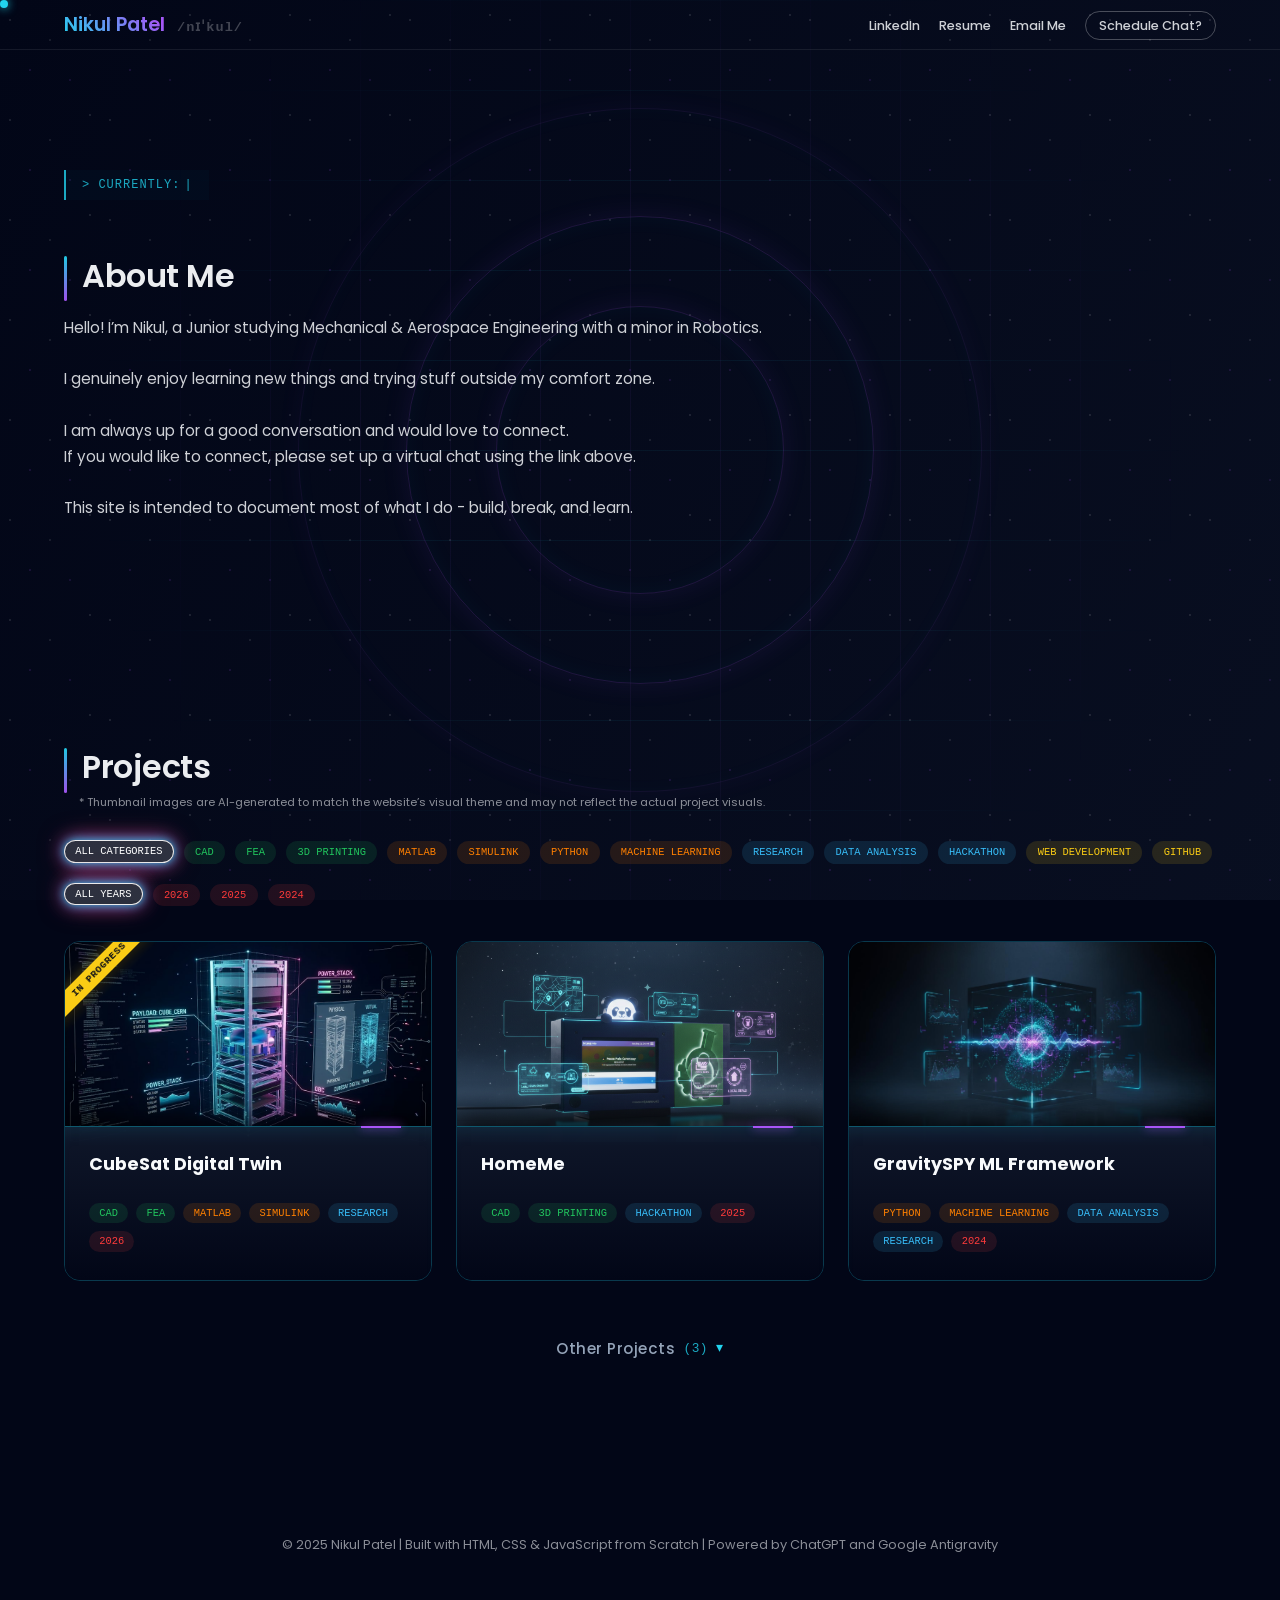
==== commit 33eb5f1f: "fixed WIP from website to individual projects" ====
--- a/index.html
+++ b/index.html
@@ -45,7 +45,8 @@
   <!-- ABOUT -->
   <section id="about-me" class="about-me">
     <!-- Live status banner -->
-    <div class="live-status" id="live-status" data-text="> CURRENTLY: Junior @ Clarkson University"></div>
+    <div class="live-status" id="live-status"
+      data-text="> CURRENTLY: Getting through junior year @ Clarkson University"></div>
     <h1>About Me</h1>
     <p class="bio">
       Hello! I’m Nikul, a Junior studying Mechanical & Aerospace Engineering with a minor in Robotics.
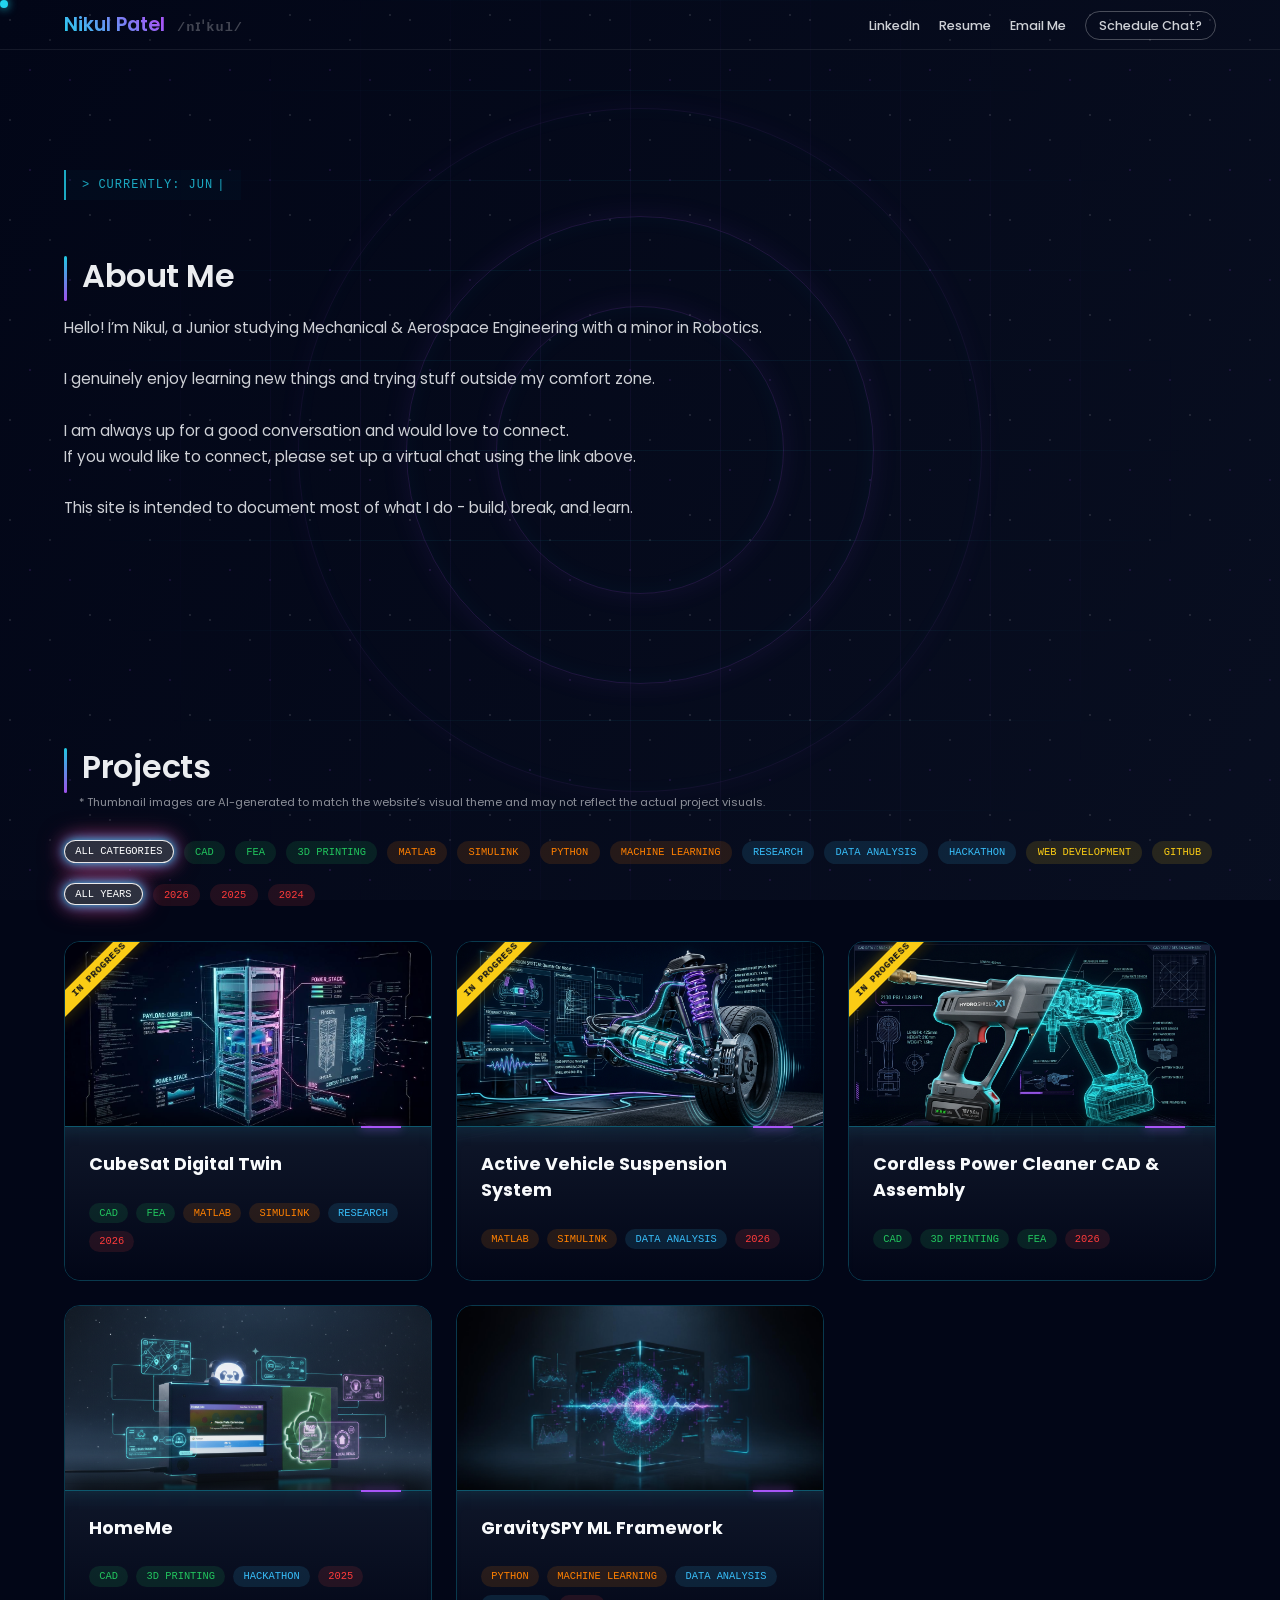
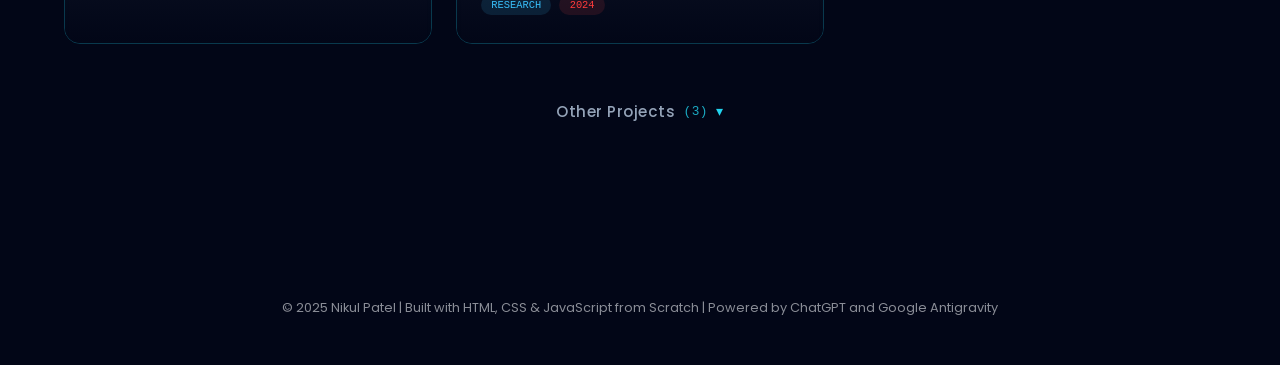
==== commit 4613bf4f: "Added Vehicle Suspension and Cordless Powercleaner project tiles" ====
--- a/index.html
+++ b/index.html
@@ -45,8 +45,7 @@
   <!-- ABOUT -->
   <section id="about-me" class="about-me">
     <!-- Live status banner -->
-    <div class="live-status" id="live-status"
-      data-text="> CURRENTLY: Getting through junior year @ Clarkson University"></div>
+    <div class="live-status" id="live-status" data-text="> CURRENTLY: Junior @ Clarkson University"></div>
     <h1>About Me</h1>
     <p class="bio">
       Hello! I’m Nikul, a Junior studying Mechanical & Aerospace Engineering with a minor in Robotics.
--- a/style.css
+++ b/style.css
@@ -789,26 +789,72 @@
     padding: 10px 24px;
   }
 
-  .about-me,
+  .about-me {
+    padding: 60px 24px 30px;
+  }
+
   .projects {
-    padding-left: 24px;
-    padding-right: 24px;
+    padding: 40px 24px 70px;
   }
 
   .project-grid {
     grid-template-columns: 1fr;
+    gap: 20px;
   }
   
   .project-thumb {
     height: 160px;
   }
 
+  /* Compact corner ribbon for mobile cards */
+  .project-ribbon {
+    top: 14px;
+    left: -34px;
+    width: 125px;
+    font-size: 0.56rem;
+    padding: 3px 0;
+  }
+
+  /* Make project summaries visible on touch/mobile devices where hover is unavailable */
+  .project-info p {
+    opacity: 0.85;
+    max-height: none;
+    overflow: visible;
+    transform: none;
+    margin-top: 10px;
+  }
+
   .other-projects-wrapper {
-    margin-top: 36px;
+    margin-top: 32px;
   }
 
   .other-projects-text-btn {
     font-size: 0.88rem;
-    padding: 6px 14px;
+    padding: 8px 16px;
+  }
+
+  .other-projects-collapse.open {
+    margin-top: 24px;
+  }
+}
+
+@media (max-width: 420px) {
+  .header {
+    padding: 8px 16px;
+  }
+
+  .name-translation {
+    display: none;
+  }
+
+  .about-me,
+  .projects {
+    padding-left: 16px;
+    padding-right: 16px;
+  }
+
+  .about-me h1,
+  .projects h2 {
+    font-size: 1.7rem;
   }
 }
